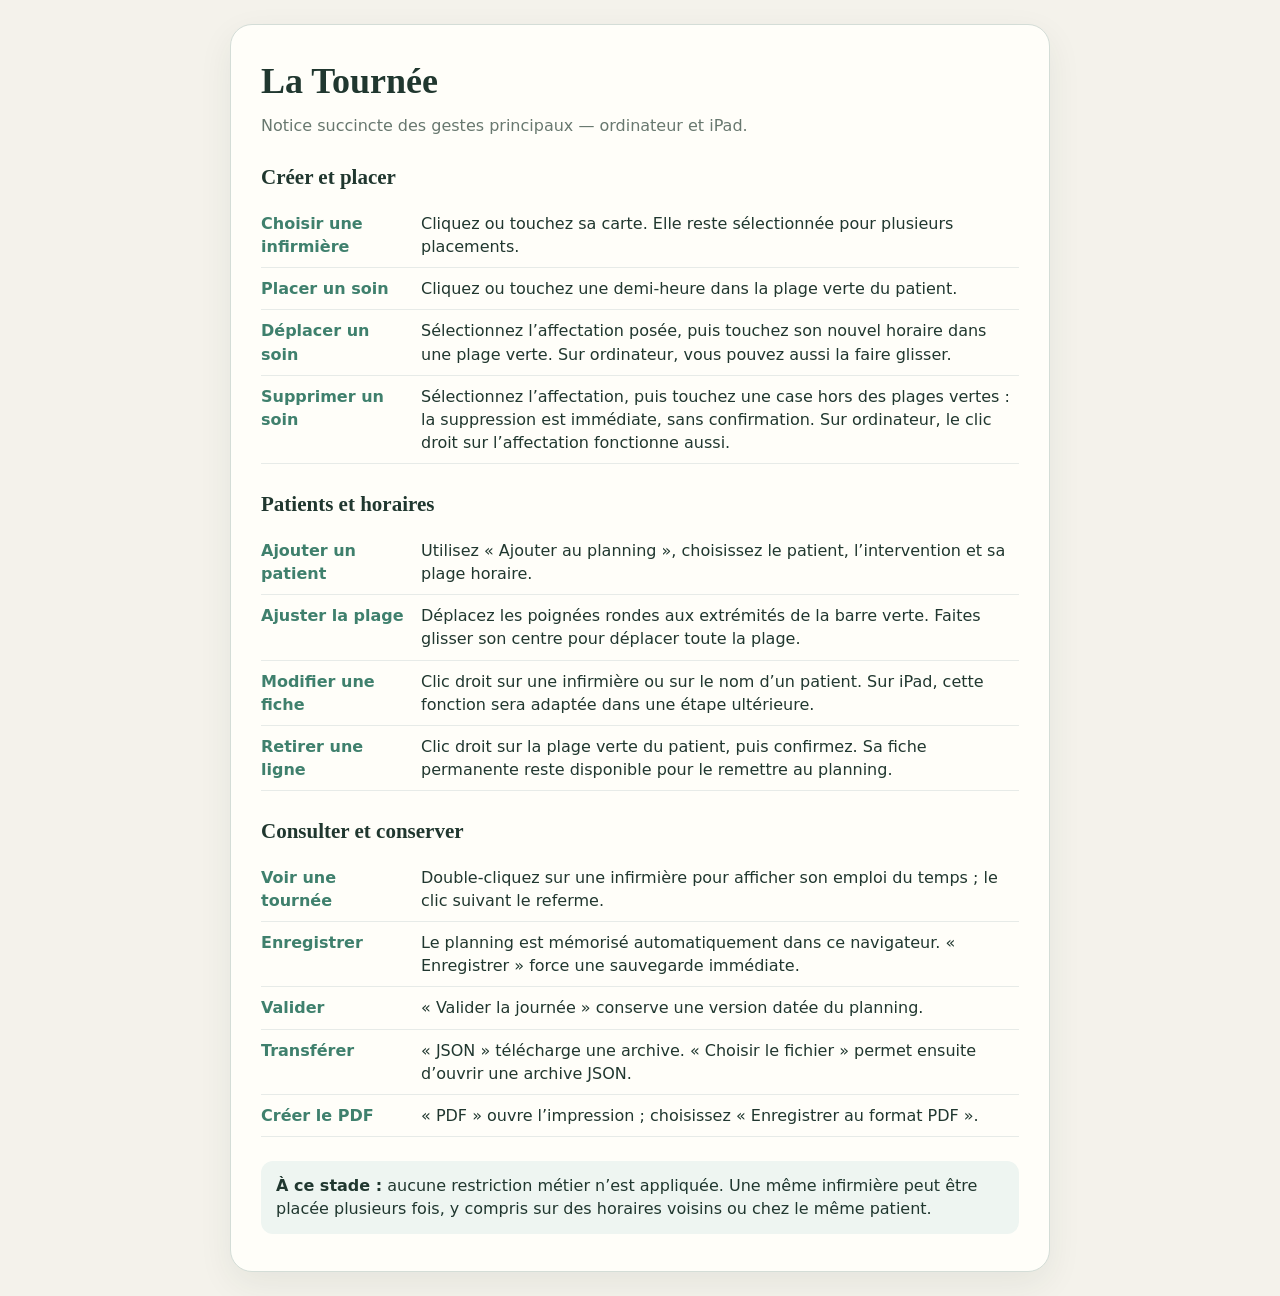
==== notice.html @ 19081827 "Ajouter une notice succincte d’utilisation" ====
<!doctype html>
<html lang="fr">
<head>
  <meta charset="utf-8">
  <meta name="viewport" content="width=device-width, initial-scale=1">
  <title>Notice succincte — La Tournée</title>
  <style>
    :root{color-scheme:light;--ink:#20372f;--green:#3f806d;--paper:#fffef9;--line:#d4ddd7;--soft:#eef5f1}
    *{box-sizing:border-box}body{margin:0;padding:24px;color:var(--ink);background:#f4f2eb;font:16px/1.45 system-ui,-apple-system,sans-serif}
    main{max-width:820px;margin:auto;padding:30px;border:1px solid var(--line);border-radius:22px;background:var(--paper);box-shadow:0 12px 35px #20372f12}
    h1,h2{font-family:Georgia,serif}h1{margin:0 0 5px;font-size:36px}h2{margin:25px 0 10px;font-size:21px}p{margin:7px 0}.lead{color:#68786f}.gesture{display:grid;grid-template-columns:150px 1fr;gap:10px;padding:9px 0;border-bottom:1px solid #e7ebe8}.gesture strong{color:var(--green)}
    .note{margin-top:24px;padding:13px 15px;border-radius:12px;background:var(--soft)}a{color:var(--green)}
    @media(max-width:600px){body{padding:10px}main{padding:22px 18px}.gesture{grid-template-columns:1fr;gap:2px}h1{font-size:30px}}
    @media print{body{padding:0;background:#fff}main{max-width:none;padding:0;border:0;box-shadow:none}.note{border:1px solid var(--line)}}
  </style>
</head>
<body>
<main>
  <h1>La Tournée</h1>
  <p class="lead">Notice succincte des gestes principaux — ordinateur et iPad.</p>

  <h2>Créer et placer</h2>
  <div class="gesture"><strong>Choisir une infirmière</strong><span>Cliquez ou touchez sa carte. Elle reste sélectionnée pour plusieurs placements.</span></div>
  <div class="gesture"><strong>Placer un soin</strong><span>Cliquez ou touchez une demi-heure dans la plage verte du patient.</span></div>
  <div class="gesture"><strong>Déplacer un soin</strong><span>Sélectionnez l’affectation posée, puis touchez son nouvel horaire dans une plage verte. Sur ordinateur, vous pouvez aussi la faire glisser.</span></div>
  <div class="gesture"><strong>Supprimer un soin</strong><span>Sélectionnez l’affectation, puis touchez une case hors des plages vertes : la suppression est immédiate, sans confirmation. Sur ordinateur, le clic droit sur l’affectation fonctionne aussi.</span></div>

  <h2>Patients et horaires</h2>
  <div class="gesture"><strong>Ajouter un patient</strong><span>Utilisez « Ajouter au planning », choisissez le patient, l’intervention et sa plage horaire.</span></div>
  <div class="gesture"><strong>Ajuster la plage</strong><span>Déplacez les poignées rondes aux extrémités de la barre verte. Faites glisser son centre pour déplacer toute la plage.</span></div>
  <div class="gesture"><strong>Modifier une fiche</strong><span>Clic droit sur une infirmière ou sur le nom d’un patient. Sur iPad, cette fonction sera adaptée dans une étape ultérieure.</span></div>
  <div class="gesture"><strong>Retirer une ligne</strong><span>Clic droit sur la plage verte du patient, puis confirmez. Sa fiche permanente reste disponible pour le remettre au planning.</span></div>

  <h2>Consulter et conserver</h2>
  <div class="gesture"><strong>Voir une tournée</strong><span>Double-cliquez sur une infirmière pour afficher son emploi du temps ; le clic suivant le referme.</span></div>
  <div class="gesture"><strong>Enregistrer</strong><span>Le planning est mémorisé automatiquement dans ce navigateur. « Enregistrer » force une sauvegarde immédiate.</span></div>
  <div class="gesture"><strong>Valider</strong><span>« Valider la journée » conserve une version datée du planning.</span></div>
  <div class="gesture"><strong>Transférer</strong><span>« JSON » télécharge une archive. « Choisir le fichier » permet ensuite d’ouvrir une archive JSON.</span></div>
  <div class="gesture"><strong>Créer le PDF</strong><span>« PDF » ouvre l’impression ; choisissez « Enregistrer au format PDF ».</span></div>

  <p class="note"><strong>À ce stade :</strong> aucune restriction métier n’est appliquée. Une même infirmière peut être placée plusieurs fois, y compris sur des horaires voisins ou chez le même patient.</p>
</main>
</body>
</html>
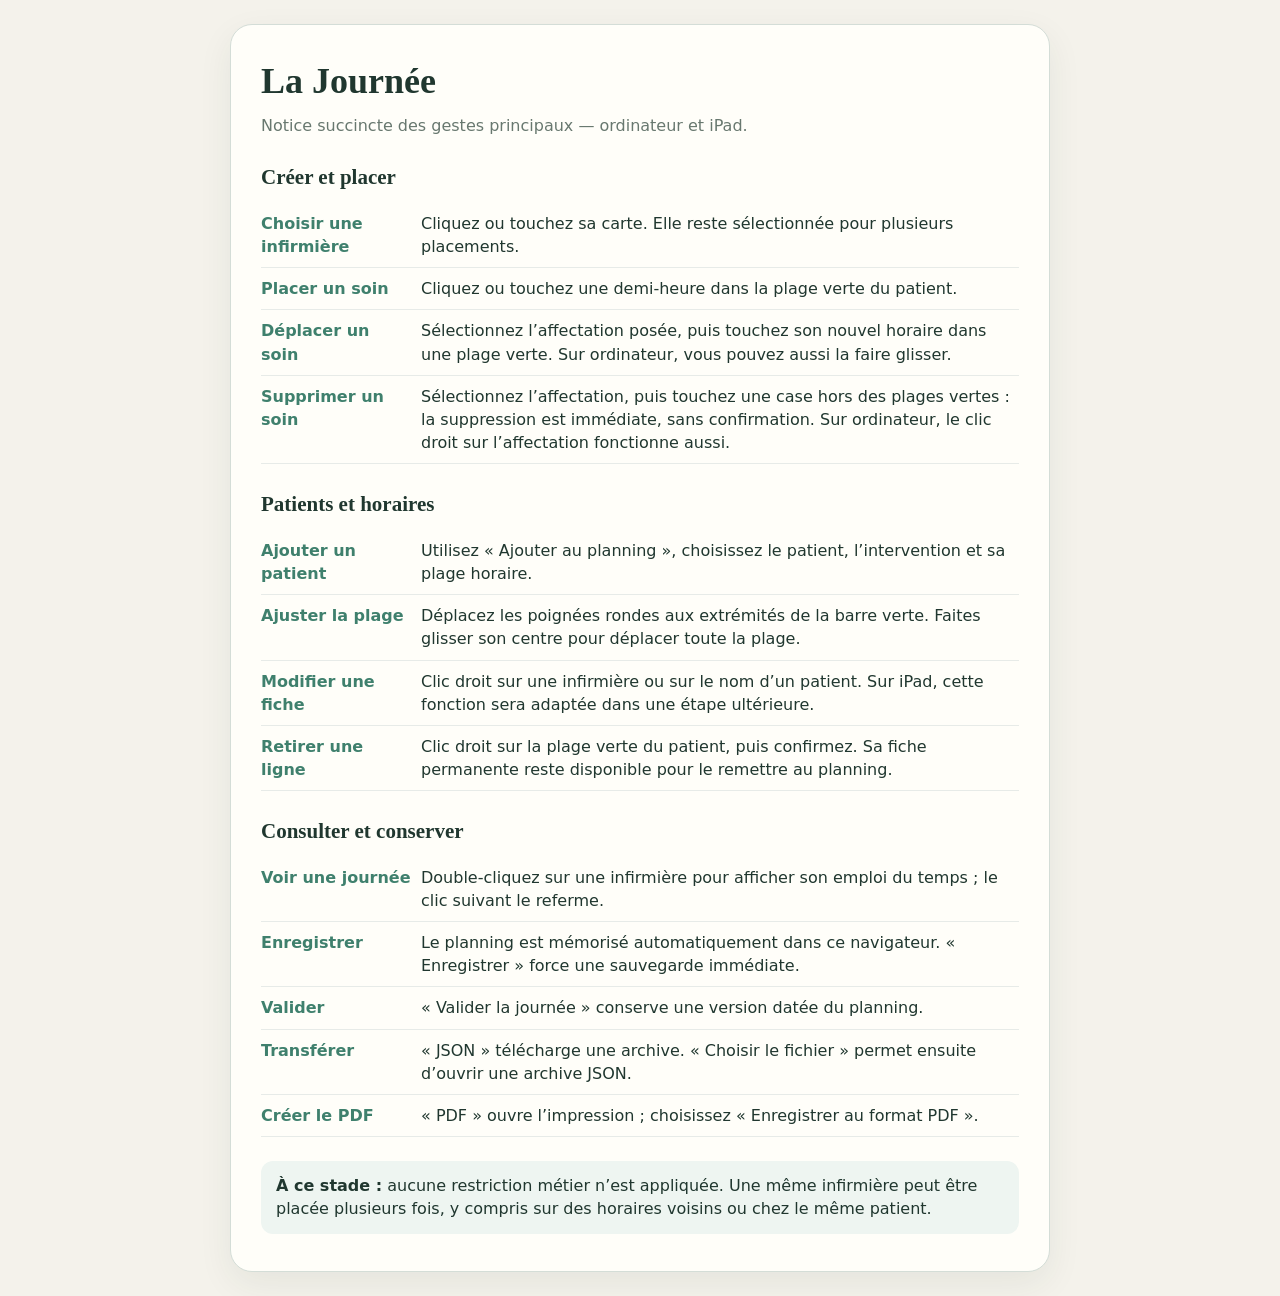
==== commit 7a7fd4ed: "Renommer la tournée en journée" ====
--- a/notice.html
+++ b/notice.html
@@ -3,7 +3,7 @@
 <head>
   <meta charset="utf-8">
   <meta name="viewport" content="width=device-width, initial-scale=1">
-  <title>Notice succincte — La Tournée</title>
+  <title>Notice succincte — La Journée</title>
   <style>
     :root{color-scheme:light;--ink:#20372f;--green:#3f806d;--paper:#fffef9;--line:#d4ddd7;--soft:#eef5f1}
     *{box-sizing:border-box}body{margin:0;padding:24px;color:var(--ink);background:#f4f2eb;font:16px/1.45 system-ui,-apple-system,sans-serif}
@@ -16,7 +16,7 @@
 </head>
 <body>
 <main>
-  <h1>La Tournée</h1>
+  <h1>La Journée</h1>
   <p class="lead">Notice succincte des gestes principaux — ordinateur et iPad.</p>
 
   <h2>Créer et placer</h2>
@@ -32,7 +32,7 @@
   <div class="gesture"><strong>Retirer une ligne</strong><span>Clic droit sur la plage verte du patient, puis confirmez. Sa fiche permanente reste disponible pour le remettre au planning.</span></div>
 
   <h2>Consulter et conserver</h2>
-  <div class="gesture"><strong>Voir une tournée</strong><span>Double-cliquez sur une infirmière pour afficher son emploi du temps ; le clic suivant le referme.</span></div>
+  <div class="gesture"><strong>Voir une journée</strong><span>Double-cliquez sur une infirmière pour afficher son emploi du temps ; le clic suivant le referme.</span></div>
   <div class="gesture"><strong>Enregistrer</strong><span>Le planning est mémorisé automatiquement dans ce navigateur. « Enregistrer » force une sauvegarde immédiate.</span></div>
   <div class="gesture"><strong>Valider</strong><span>« Valider la journée » conserve une version datée du planning.</span></div>
   <div class="gesture"><strong>Transférer</strong><span>« JSON » télécharge une archive. « Choisir le fichier » permet ensuite d’ouvrir une archive JSON.</span></div>
